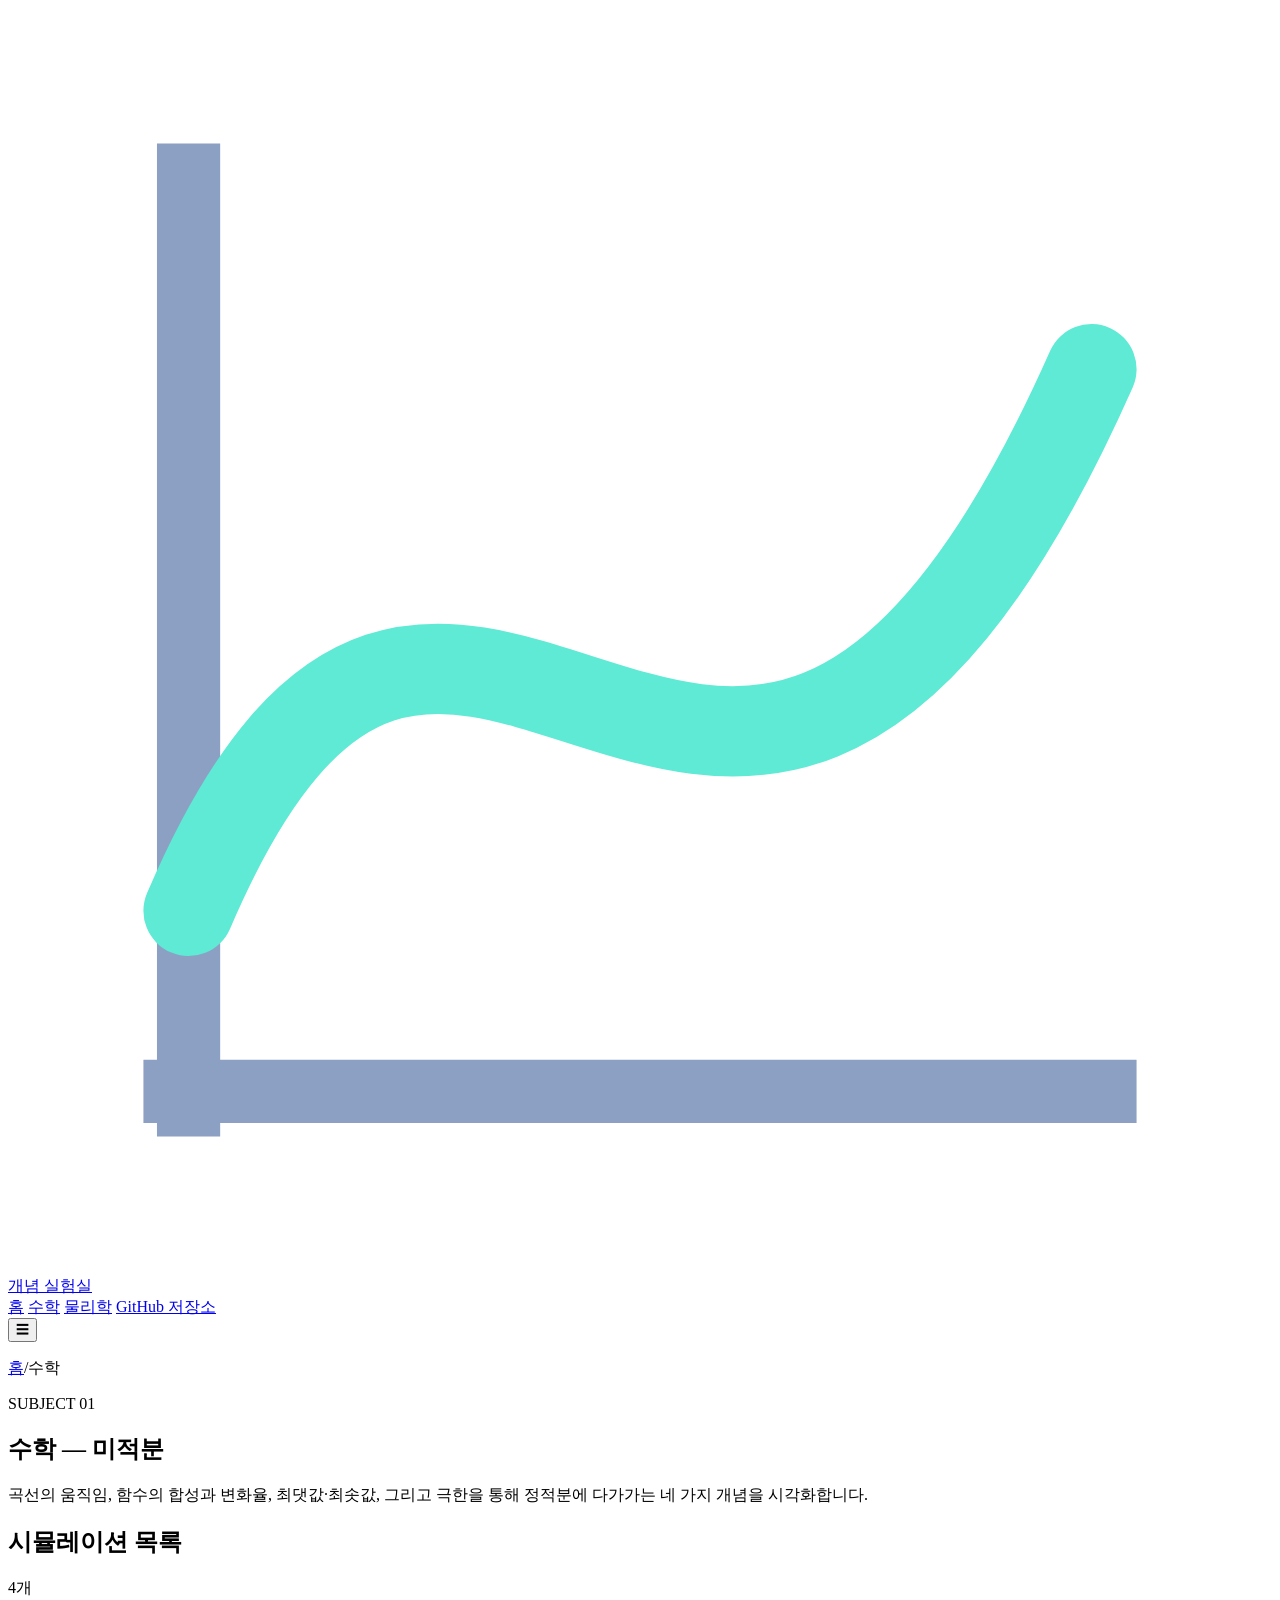
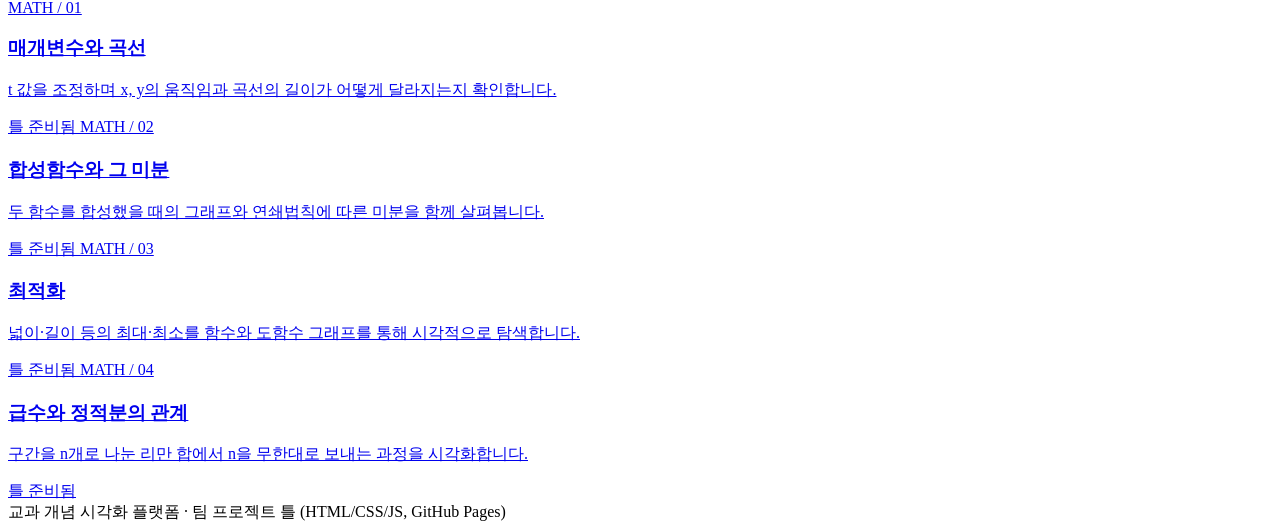
==== math.html @ 779785d9 "Add files via upload" ====
<!DOCTYPE html>
<html lang="ko">
<head>
<meta charset="UTF-8">
<meta name="viewport" content="width=device-width, initial-scale=1.0">
<title>수학 — 미적분 시뮬레이션 | 개념 실험실</title>
<link rel="stylesheet" href="assets/css/style.css">
</head>
<body>

<header class="site-header">
  <div class="wrap nav">
    <a class="brand" href="index.html">
      <svg class="brand-mark" viewBox="0 0 28 28" xmlns="http://www.w3.org/2000/svg">
        <line x1="3" y1="24" x2="25" y2="24" stroke="#8ca0c4" stroke-width="1.4"/>
        <line x1="4" y1="25" x2="4" y2="3" stroke="#8ca0c4" stroke-width="1.4"/>
        <path d="M4 20 C10 6, 16 26, 24 8" fill="none" stroke="#5eead4" stroke-width="2" stroke-linecap="round"/>
      </svg>
      개념 실험실
    </a>
    <nav class="nav-links" id="navLinks">
      <a href="index.html">홈</a>
      <a href="math.html" aria-current="page">수학</a>
      <a href="physics.html">물리학</a>
      <a href="https://github.com/" target="_blank" rel="noopener">GitHub 저장소</a>
    </nav>
    <button class="nav-toggle" aria-label="메뉴 열기" aria-expanded="false">☰</button>
  </div>
</header>

<main>
  <p class="wrap breadcrumb"><a href="index.html">홈</a><span class="sep">/</span>수학</p>

  <section class="wrap category-intro">
    <p class="eyebrow">SUBJECT 01</p>
    <h1>수학 — 미적분</h1>
    <p>곡선의 움직임, 함수의 합성과 변화율, 최댓값·최솟값, 그리고 극한을 통해 정적분에 다가가는 네 가지 개념을 시각화합니다.</p>
  </section>

  <section class="wrap section" style="border-top:none;">
    <div class="section-head">
      <h2>시뮬레이션 목록</h2>
      <span class="count">4개</span>
    </div>
    <div class="card-grid">
      <a class="card sim-card math" href="pages/math/parametric.html">
        <span class="card-index">MATH / 01</span>
        <h3>매개변수와 곡선</h3>
        <p>t 값을 조정하며 x, y의 움직임과 곡선의 길이가 어떻게 달라지는지 확인합니다.</p>
        <span class="badge">틀 준비됨</span>
      </a>
      <a class="card sim-card math" href="pages/math/composite.html">
        <span class="card-index">MATH / 02</span>
        <h3>합성함수와 그 미분</h3>
        <p>두 함수를 합성했을 때의 그래프와 연쇄법칙에 따른 미분을 함께 살펴봅니다.</p>
        <span class="badge">틀 준비됨</span>
      </a>
      <a class="card sim-card math" href="pages/math/optimization.html">
        <span class="card-index">MATH / 03</span>
        <h3>최적화</h3>
        <p>넓이·길이 등의 최대·최소를 함수와 도함수 그래프를 통해 시각적으로 탐색합니다.</p>
        <span class="badge">틀 준비됨</span>
      </a>
      <a class="card sim-card math" href="pages/math/series.html">
        <span class="card-index">MATH / 04</span>
        <h3>급수와 정적분의 관계</h3>
        <p>구간을 n개로 나눈 리만 합에서 n을 무한대로 보내는 과정을 시각화합니다.</p>
        <span class="badge">틀 준비됨</span>
      </a>
    </div>
  </section>
</main>

<footer class="site-footer">
  <div class="wrap">교과 개념 시각화 플랫폼 · 팀 프로젝트 틀 (HTML/CSS/JS, GitHub Pages)</div>
</footer>

<script src="assets/js/main.js"></script>
</body>
</html>
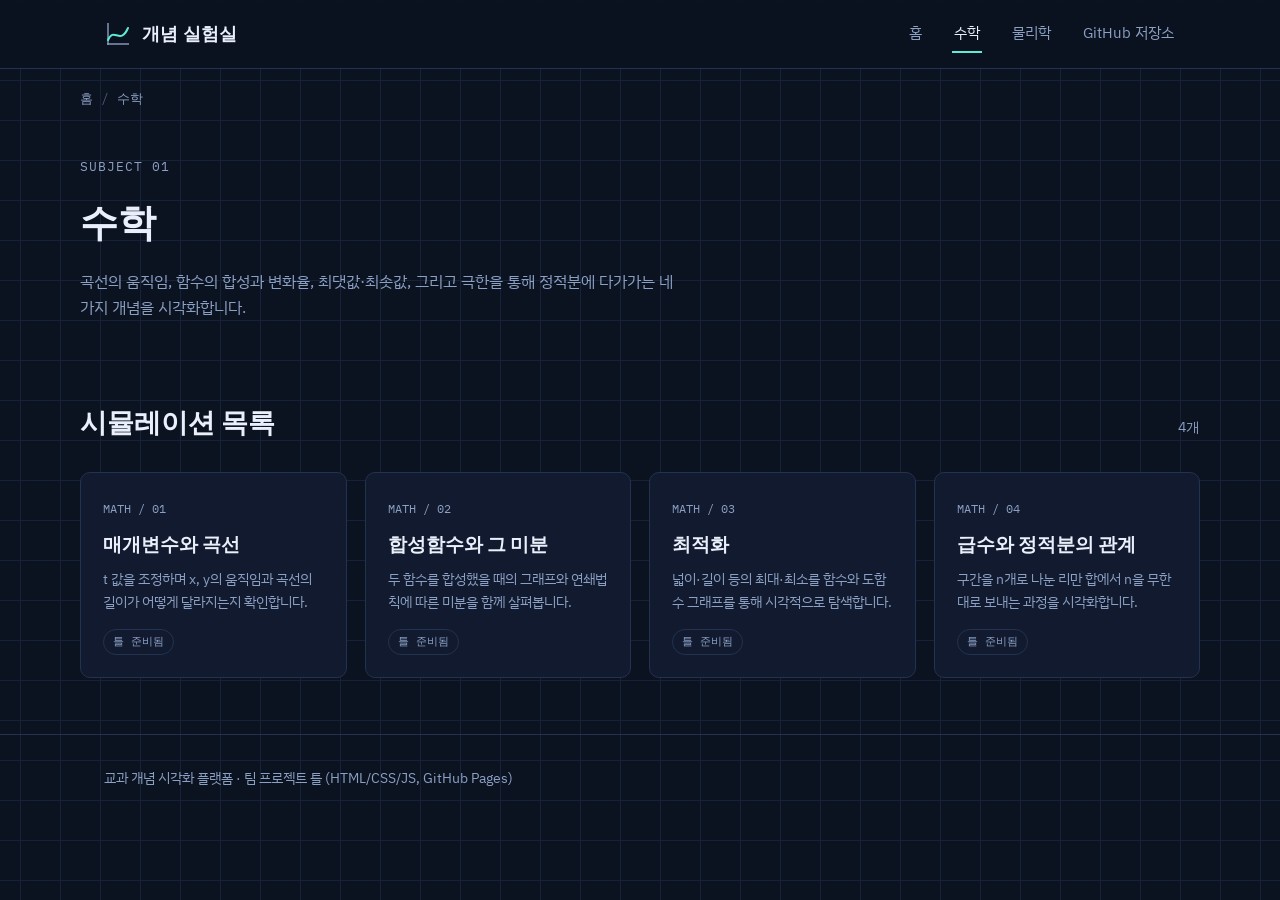
==== commit 2b4bb2eb: "Update math.html" ====
--- a/math.html
+++ b/math.html
@@ -3,7 +3,7 @@
 <head>
 <meta charset="UTF-8">
 <meta name="viewport" content="width=device-width, initial-scale=1.0">
-<title>수학 — 미적분 시뮬레이션 | 개념 실험실</title>
+<title>수학 시뮬레이션 | 개념 실험실</title>
 <link rel="stylesheet" href="assets/css/style.css">
 </head>
 <body>
@@ -33,7 +33,7 @@
 
   <section class="wrap category-intro">
     <p class="eyebrow">SUBJECT 01</p>
-    <h1>수학 — 미적분</h1>
+    <h1>수학</h1>
     <p>곡선의 움직임, 함수의 합성과 변화율, 최댓값·최솟값, 그리고 극한을 통해 정적분에 다가가는 네 가지 개념을 시각화합니다.</p>
   </section>
 
--- a/assets/css/style.css
+++ b/assets/css/style.css
@@ -0,0 +1,551 @@
+/* ============================================================
+   교과 개념 시각화 플랫폼 — 공통 스타일
+   디자인 토큰은 :root 변수로 관리합니다.
+   ============================================================ */
+
+@import url('https://fonts.googleapis.com/css2?family=Fraunces:ital,opsz,wght@0,9..144,400;0,9..144,600;1,9..144,500&family=IBM+Plex+Sans+KR:wght@400;500;600;700&family=IBM+Plex+Mono:wght@400;500&display=swap');
+
+:root {
+  /* 색상 토큰 */
+  --bg: #0b1220;
+  --bg-grid: #16213a;
+  --panel: #111a2e;
+  --panel-raised: #16223c;
+  --ink: #eaf0fb;
+  --ink-muted: #8ca0c4;
+  --border: #23324f;
+
+  --accent-math: #5eead4;      /* 청록 — 수학 */
+  --accent-math-dim: #2c7d72;
+  --accent-physics: #f2b84b;   /* 호박색 — 물리학 */
+  --accent-physics-dim: #8a6a2c;
+
+  /* 타이포그래피 */
+  --font-display: 'Fraunces', Georgia, serif;
+  --font-body: 'IBM Plex Sans KR', 'IBM Plex Sans', sans-serif;
+  --font-mono: 'IBM Plex Mono', ui-monospace, monospace;
+
+  --radius: 10px;
+}
+
+* { box-sizing: border-box; }
+
+html { scroll-behavior: smooth; }
+
+body {
+  margin: 0;
+  background-color: var(--bg);
+  color: var(--ink);
+  font-family: var(--font-body);
+  line-height: 1.6;
+  background-image:
+    linear-gradient(var(--bg-grid) 1px, transparent 1px),
+    linear-gradient(90deg, var(--bg-grid) 1px, transparent 1px);
+  background-size: 40px 40px;
+  background-position: center top;
+}
+
+a { color: inherit; text-decoration: none; }
+
+img, svg { max-width: 100%; display: block; }
+
+/* ---------- 레이아웃 공통 ---------- */
+.wrap {
+  max-width: 1120px;
+  margin: 0 auto;
+  padding: 0 24px;
+}
+
+/* ---------- 헤더 / 내비게이션 ---------- */
+.site-header {
+  position: sticky;
+  top: 0;
+  z-index: 20;
+  background: rgba(11, 18, 32, 0.86);
+  backdrop-filter: blur(8px);
+  border-bottom: 1px solid var(--border);
+}
+
+.nav {
+  display: flex;
+  align-items: center;
+  justify-content: space-between;
+  height: 68px;
+}
+
+.brand {
+  display: flex;
+  align-items: center;
+  gap: 10px;
+  font-family: var(--font-display);
+  font-size: 1.15rem;
+  font-weight: 600;
+  letter-spacing: 0.01em;
+}
+
+.brand-mark {
+  width: 28px;
+  height: 28px;
+  flex-shrink: 0;
+}
+
+.nav-links {
+  display: flex;
+  gap: 28px;
+  font-size: 0.95rem;
+  color: var(--ink-muted);
+}
+
+.nav-links a {
+  padding: 6px 2px;
+  border-bottom: 2px solid transparent;
+  transition: color 0.15s ease, border-color 0.15s ease;
+}
+
+.nav-links a:hover,
+.nav-links a:focus-visible,
+.nav-links a[aria-current="page"] {
+  color: var(--ink);
+  border-color: var(--accent-math);
+}
+
+.nav-toggle {
+  display: none;
+  background: none;
+  border: 1px solid var(--border);
+  border-radius: 6px;
+  color: var(--ink);
+  padding: 8px 10px;
+  font-size: 1rem;
+}
+
+/* ---------- 브레드크럼 ---------- */
+.breadcrumb {
+  font-family: var(--font-mono);
+  font-size: 0.8rem;
+  color: var(--ink-muted);
+  padding: 20px 0 0;
+}
+
+.breadcrumb a:hover { color: var(--accent-math); }
+
+.breadcrumb .sep { margin: 0 8px; opacity: 0.5; }
+
+/* ---------- 히어로 ---------- */
+.hero {
+  padding: 72px 0 56px;
+  display: grid;
+  grid-template-columns: 1.1fr 0.9fr;
+  gap: 48px;
+  align-items: center;
+}
+
+.eyebrow {
+  font-family: var(--font-mono);
+  font-size: 0.8rem;
+  letter-spacing: 0.08em;
+  text-transform: uppercase;
+  color: var(--accent-math);
+  margin: 0 0 14px;
+}
+
+.hero h1 {
+  font-family: var(--font-display);
+  font-size: clamp(2.1rem, 4.2vw, 3.2rem);
+  font-weight: 600;
+  line-height: 1.18;
+  margin: 0 0 18px;
+}
+
+.hero h1 em {
+  font-style: italic;
+  color: var(--accent-math);
+}
+
+.hero p {
+  color: var(--ink-muted);
+  font-size: 1.05rem;
+  max-width: 46ch;
+  margin: 0 0 28px;
+}
+
+.hero-actions { display: flex; gap: 14px; flex-wrap: wrap; }
+
+.hero-figure {
+  border: 1px solid var(--border);
+  border-radius: var(--radius);
+  background: var(--panel);
+  padding: 12px;
+}
+
+/* ---------- 버튼 ---------- */
+.btn {
+  display: inline-flex;
+  align-items: center;
+  gap: 8px;
+  padding: 11px 20px;
+  border-radius: 8px;
+  font-size: 0.92rem;
+  font-weight: 600;
+  border: 1px solid transparent;
+  cursor: pointer;
+  transition: transform 0.12s ease, background 0.15s ease, border-color 0.15s ease;
+}
+
+.btn:hover { transform: translateY(-1px); }
+
+.btn-primary {
+  background: var(--accent-math);
+  color: #06231f;
+}
+.btn-primary:hover { background: #7ff2df; }
+
+.btn-ghost {
+  background: transparent;
+  border-color: var(--border);
+  color: var(--ink);
+}
+.btn-ghost:hover { border-color: var(--accent-math); }
+
+/* ---------- 섹션 공통 ---------- */
+.section {
+  padding: 56px 0;
+  border-top: 1px solid var(--border);
+}
+
+.section-head {
+  display: flex;
+  align-items: baseline;
+  justify-content: space-between;
+  gap: 16px;
+  margin-bottom: 28px;
+  flex-wrap: wrap;
+}
+
+.section-head h2 {
+  font-family: var(--font-display);
+  font-size: 1.7rem;
+  font-weight: 600;
+  margin: 0;
+}
+
+.section-head .count {
+  font-family: var(--font-mono);
+  font-size: 0.85rem;
+  color: var(--ink-muted);
+}
+
+/* ---------- 카드 그리드 ---------- */
+.card-grid {
+  display: grid;
+  grid-template-columns: repeat(auto-fill, minmax(240px, 1fr));
+  gap: 18px;
+}
+
+.card {
+  position: relative;
+  display: block;
+  background: var(--panel);
+  border: 1px solid var(--border);
+  border-radius: var(--radius);
+  padding: 22px;
+  transition: border-color 0.15s ease, transform 0.15s ease;
+}
+
+.card:hover, .card:focus-visible {
+  transform: translateY(-2px);
+  border-color: var(--card-accent, var(--accent-math));
+}
+
+.card-index {
+  font-family: var(--font-mono);
+  font-size: 0.75rem;
+  color: var(--ink-muted);
+}
+
+.card h3 {
+  font-family: var(--font-display);
+  font-size: 1.2rem;
+  font-weight: 600;
+  margin: 8px 0 8px;
+}
+
+.card p {
+  font-size: 0.9rem;
+  color: var(--ink-muted);
+  margin: 0 0 14px;
+}
+
+.badge {
+  display: inline-block;
+  font-family: var(--font-mono);
+  font-size: 0.7rem;
+  padding: 3px 9px;
+  border-radius: 999px;
+  border: 1px solid var(--border);
+  color: var(--ink-muted);
+}
+
+.badge-open {
+  border-color: var(--card-accent, var(--accent-math));
+  color: var(--card-accent, var(--accent-math));
+}
+
+.category-card { --card-accent: var(--accent-math); }
+.category-card.physics { --card-accent: var(--accent-physics); }
+
+.sim-card.math { --card-accent: var(--accent-math); }
+.sim-card.physics { --card-accent: var(--accent-physics); }
+
+/* ---------- 카테고리 페이지 인트로 ---------- */
+.category-intro {
+  padding: 48px 0 8px;
+}
+
+.category-intro .eyebrow.physics { color: var(--accent-physics); }
+
+.category-intro h1 { font-family: var(--font-display); font-size: 2.4rem; margin: 0 0 12px; }
+.category-intro p { color: var(--ink-muted); max-width: 60ch; }
+
+/* ---------- 시뮬레이션 상세 페이지 ---------- */
+.sim-header { padding: 28px 0 8px; }
+
+.sim-header h1 {
+  font-family: var(--font-display);
+  font-size: 2rem;
+  margin: 10px 0 10px;
+}
+
+.sim-header p.desc {
+  color: var(--ink-muted);
+  max-width: 60ch;
+  margin: 0 0 6px;
+}
+
+.status-row {
+  display: flex;
+  gap: 10px;
+  align-items: center;
+  margin-top: 14px;
+}
+
+.sim-layout {
+  display: grid;
+  grid-template-columns: 1.6fr 1fr;
+  gap: 20px;
+  padding: 24px 0 8px;
+}
+
+.panel {
+  background: var(--panel);
+  border: 1px solid var(--border);
+  border-radius: var(--radius);
+  padding: 20px;
+}
+
+.panel-label {
+  font-family: var(--font-mono);
+  font-size: 0.75rem;
+  color: var(--ink-muted);
+  text-transform: uppercase;
+  letter-spacing: 0.06em;
+  margin: 0 0 14px;
+}
+
+.stage-placeholder {
+  aspect-ratio: 4 / 3;
+  border: 1px dashed var(--border);
+  border-radius: 8px;
+  display: flex;
+  align-items: center;
+  justify-content: center;
+  flex-direction: column;
+  gap: 8px;
+  color: var(--ink-muted);
+  font-family: var(--font-mono);
+  font-size: 0.85rem;
+  text-align: center;
+  padding: 20px;
+  background:
+    linear-gradient(var(--bg-grid) 1px, transparent 1px),
+    linear-gradient(90deg, var(--bg-grid) 1px, transparent 1px);
+  background-size: 24px 24px;
+}
+
+.control-group { margin-bottom: 20px; }
+.control-group:last-child { margin-bottom: 0; }
+
+.control-group label {
+  display: block;
+  font-size: 0.85rem;
+  color: var(--ink-muted);
+  margin-bottom: 8px;
+}
+
+.control-fake-slider {
+  width: 100%;
+  height: 4px;
+  background: var(--border);
+  border-radius: 999px;
+  position: relative;
+}
+
+.control-fake-slider::after {
+  content: '';
+  position: absolute;
+  top: 50%;
+  left: 38%;
+  width: 14px;
+  height: 14px;
+  background: var(--accent-math);
+  border-radius: 50%;
+  transform: translate(-50%, -50%);
+}
+
+.control-fake-buttons { display: flex; gap: 8px; flex-wrap: wrap; }
+
+.btn-mini {
+  font-size: 0.8rem;
+  padding: 7px 12px;
+  border-radius: 6px;
+  border: 1px solid var(--border);
+  background: transparent;
+  color: var(--ink-muted);
+}
+
+.notes-grid {
+  display: grid;
+  grid-template-columns: 1fr 1fr;
+  gap: 20px;
+  padding: 8px 0 48px;
+}
+
+.notes-grid .panel h3 {
+  font-family: var(--font-display);
+  font-size: 1.1rem;
+  margin: 0 0 10px;
+}
+
+.notes-grid .panel p,
+.notes-grid .panel ul {
+  color: var(--ink-muted);
+  font-size: 0.92rem;
+  margin: 0;
+}
+
+.formula-placeholder {
+  font-family: var(--font-mono);
+  font-size: 0.85rem;
+  color: var(--ink-muted);
+  border: 1px dashed var(--border);
+  border-radius: 8px;
+  padding: 14px;
+  margin-top: 10px;
+}
+
+.back-link {
+  display: inline-flex;
+  align-items: center;
+  gap: 6px;
+  font-size: 0.9rem;
+  color: var(--ink-muted);
+  margin: 8px 0 0;
+}
+.back-link:hover { color: var(--ink); }
+
+/* ---------- 개발 노트 (팀용) ---------- */
+.dev-note {
+  border: 1px dashed var(--border);
+  border-radius: var(--radius);
+  padding: 18px 20px;
+  font-size: 0.85rem;
+  color: var(--ink-muted);
+  margin-bottom: 48px;
+}
+
+.dev-note code {
+  font-family: var(--font-mono);
+  background: var(--panel-raised);
+  padding: 2px 6px;
+  border-radius: 4px;
+  color: var(--ink);
+}
+
+/* ---------- 푸터 ---------- */
+.site-footer {
+  border-top: 1px solid var(--border);
+  padding: 32px 0 48px;
+  color: var(--ink-muted);
+  font-size: 0.85rem;
+}
+
+/* ---------- 히어로 SVG 애니메이션 ---------- */
+.hero-svg .curve {
+  fill: none;
+  stroke: var(--accent-math);
+  stroke-width: 2.5;
+  stroke-linecap: round;
+  stroke-dasharray: 900;
+  stroke-dashoffset: 900;
+  animation: draw 6s ease-in-out infinite;
+}
+
+.hero-svg .axis {
+  stroke: var(--border);
+  stroke-width: 1;
+}
+
+.hero-svg .tick {
+  fill: var(--ink-muted);
+  font-family: var(--font-mono);
+  font-size: 9px;
+}
+
+.hero-svg .tracer {
+  fill: var(--accent-physics);
+  offset-path: path('M 30 210 C 90 40, 170 380, 230 90 S 350 300, 410 150');
+  animation: trace 6s ease-in-out infinite;
+}
+
+@keyframes draw {
+  0%   { stroke-dashoffset: 900; }
+  45%  { stroke-dashoffset: 0; }
+  80%  { stroke-dashoffset: 0; }
+  100% { stroke-dashoffset: -900; }
+}
+
+@keyframes trace {
+  0%   { offset-distance: 0%; opacity: 0; }
+  5%   { opacity: 1; }
+  45%  { offset-distance: 100%; opacity: 1; }
+  50%  { opacity: 0; }
+  100% { opacity: 0; }
+}
+
+/* ---------- 접근성 ---------- */
+:focus-visible {
+  outline: 2px solid var(--accent-math);
+  outline-offset: 2px;
+}
+
+@media (prefers-reduced-motion: reduce) {
+  * { animation-duration: 0.001ms !important; animation-iteration-count: 1 !important; }
+}
+
+/* ---------- 반응형 ---------- */
+@media (max-width: 860px) {
+  .hero { grid-template-columns: 1fr; }
+  .sim-layout { grid-template-columns: 1fr; }
+  .notes-grid { grid-template-columns: 1fr; }
+  .nav-links {
+    position: absolute;
+    top: 68px; left: 0; right: 0;
+    background: var(--bg);
+    border-bottom: 1px solid var(--border);
+    flex-direction: column;
+    padding: 16px 24px;
+    display: none;
+  }
+  .nav-links.open { display: flex; }
+  .nav-toggle { display: inline-flex; }
+}
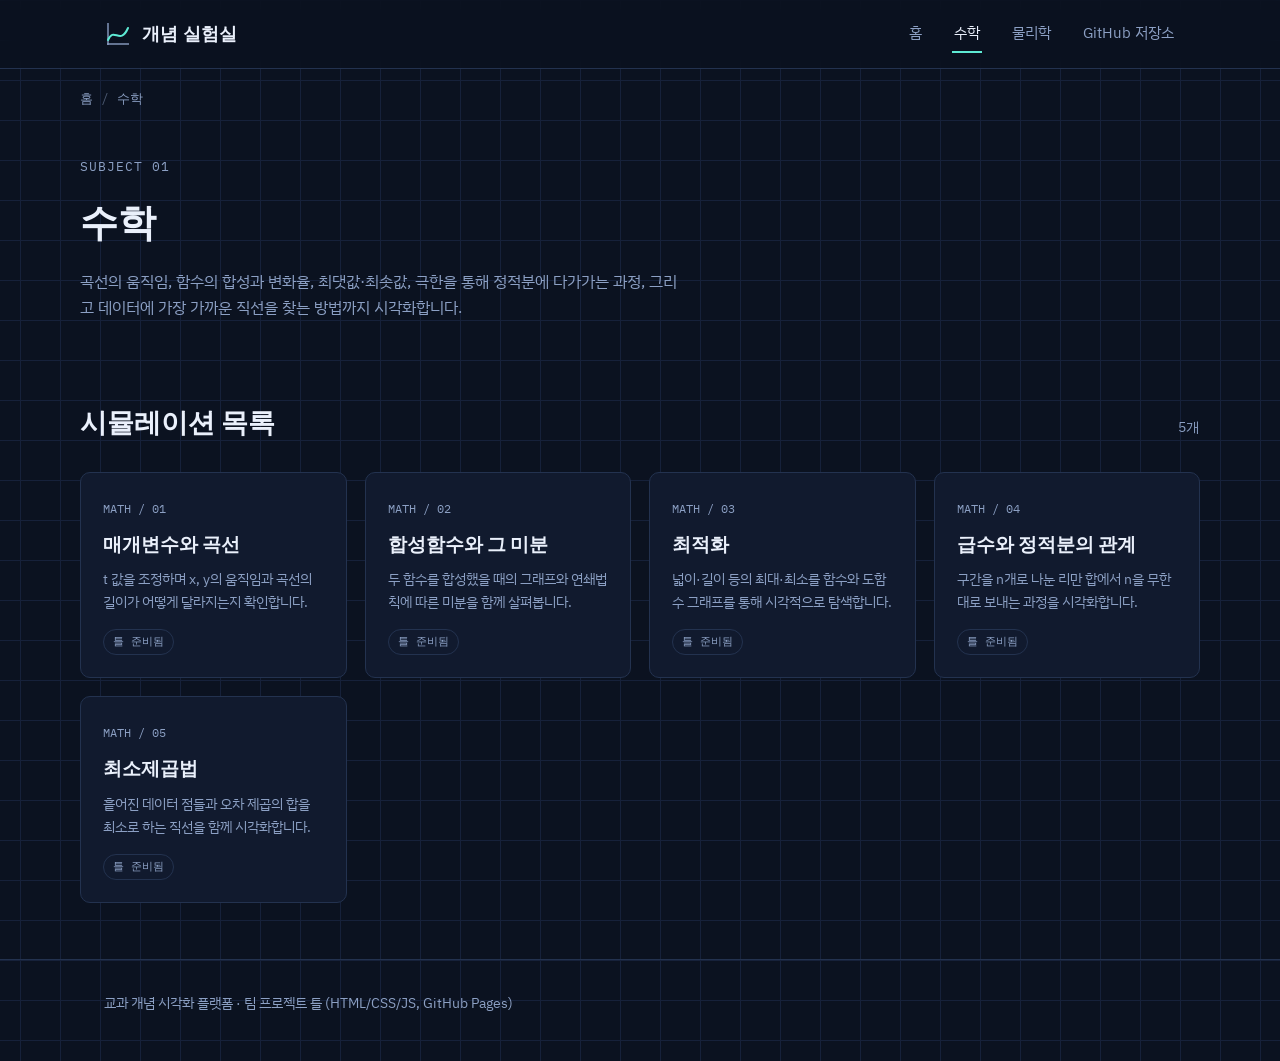
==== commit 467c634a: "Update math.html" ====
--- a/math.html
+++ b/math.html
@@ -34,13 +34,13 @@
   <section class="wrap category-intro">
     <p class="eyebrow">SUBJECT 01</p>
     <h1>수학</h1>
-    <p>곡선의 움직임, 함수의 합성과 변화율, 최댓값·최솟값, 그리고 극한을 통해 정적분에 다가가는 네 가지 개념을 시각화합니다.</p>
+    <p>곡선의 움직임, 함수의 합성과 변화율, 최댓값·최솟값, 극한을 통해 정적분에 다가가는 과정, 그리고 데이터에 가장 가까운 직선을 찾는 방법까지 시각화합니다.</p>
   </section>
 
   <section class="wrap section" style="border-top:none;">
     <div class="section-head">
       <h2>시뮬레이션 목록</h2>
-      <span class="count">4개</span>
+      <span class="count">5개</span>
     </div>
     <div class="card-grid">
       <a class="card sim-card math" href="pages/math/parametric.html">
@@ -67,6 +67,12 @@
         <p>구간을 n개로 나눈 리만 합에서 n을 무한대로 보내는 과정을 시각화합니다.</p>
         <span class="badge">틀 준비됨</span>
       </a>
+      <a class="card sim-card math" href="pages/math/least-squares.html">
+        <span class="card-index">MATH / 05</span>
+        <h3>최소제곱법</h3>
+        <p>흩어진 데이터 점들과 오차 제곱의 합을 최소로 하는 직선을 함께 시각화합니다.</p>
+        <span class="badge">틀 준비됨</span>
+      </a>
     </div>
   </section>
 </main>
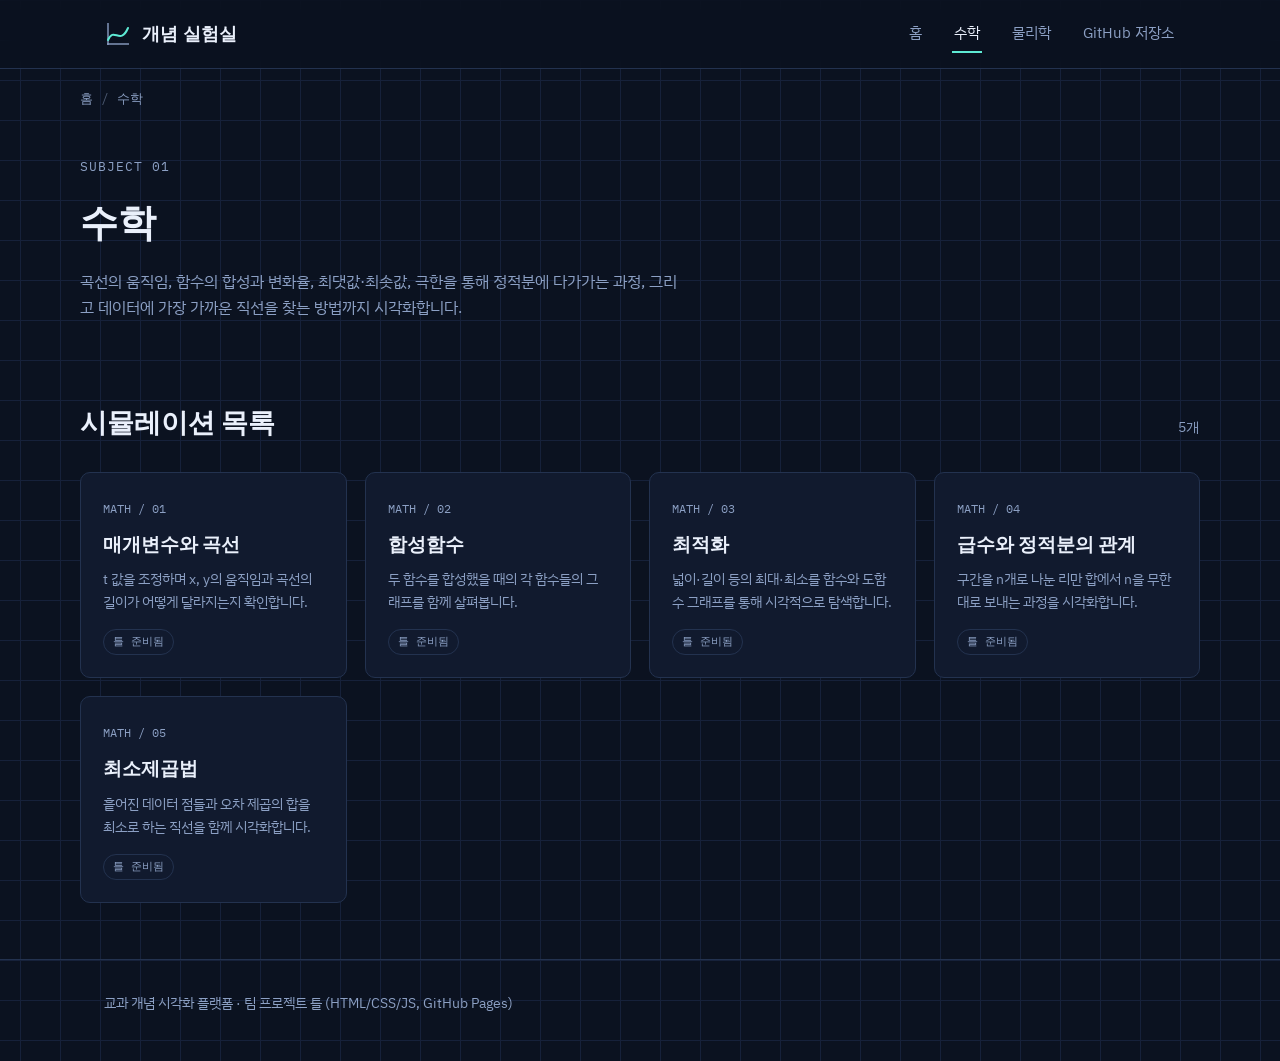
==== commit 8f611ca4: "Update math.html" ====
--- a/math.html
+++ b/math.html
@@ -51,8 +51,8 @@
       </a>
       <a class="card sim-card math" href="pages/math/composite.html">
         <span class="card-index">MATH / 02</span>
-        <h3>합성함수와 그 미분</h3>
-        <p>두 함수를 합성했을 때의 그래프와 연쇄법칙에 따른 미분을 함께 살펴봅니다.</p>
+        <h3>합성함수</h3>
+        <p>두 함수를 합성했을 때의 각 함수들의 그래프를 함께 살펴봅니다.</p>
         <span class="badge">틀 준비됨</span>
       </a>
       <a class="card sim-card math" href="pages/math/optimization.html">
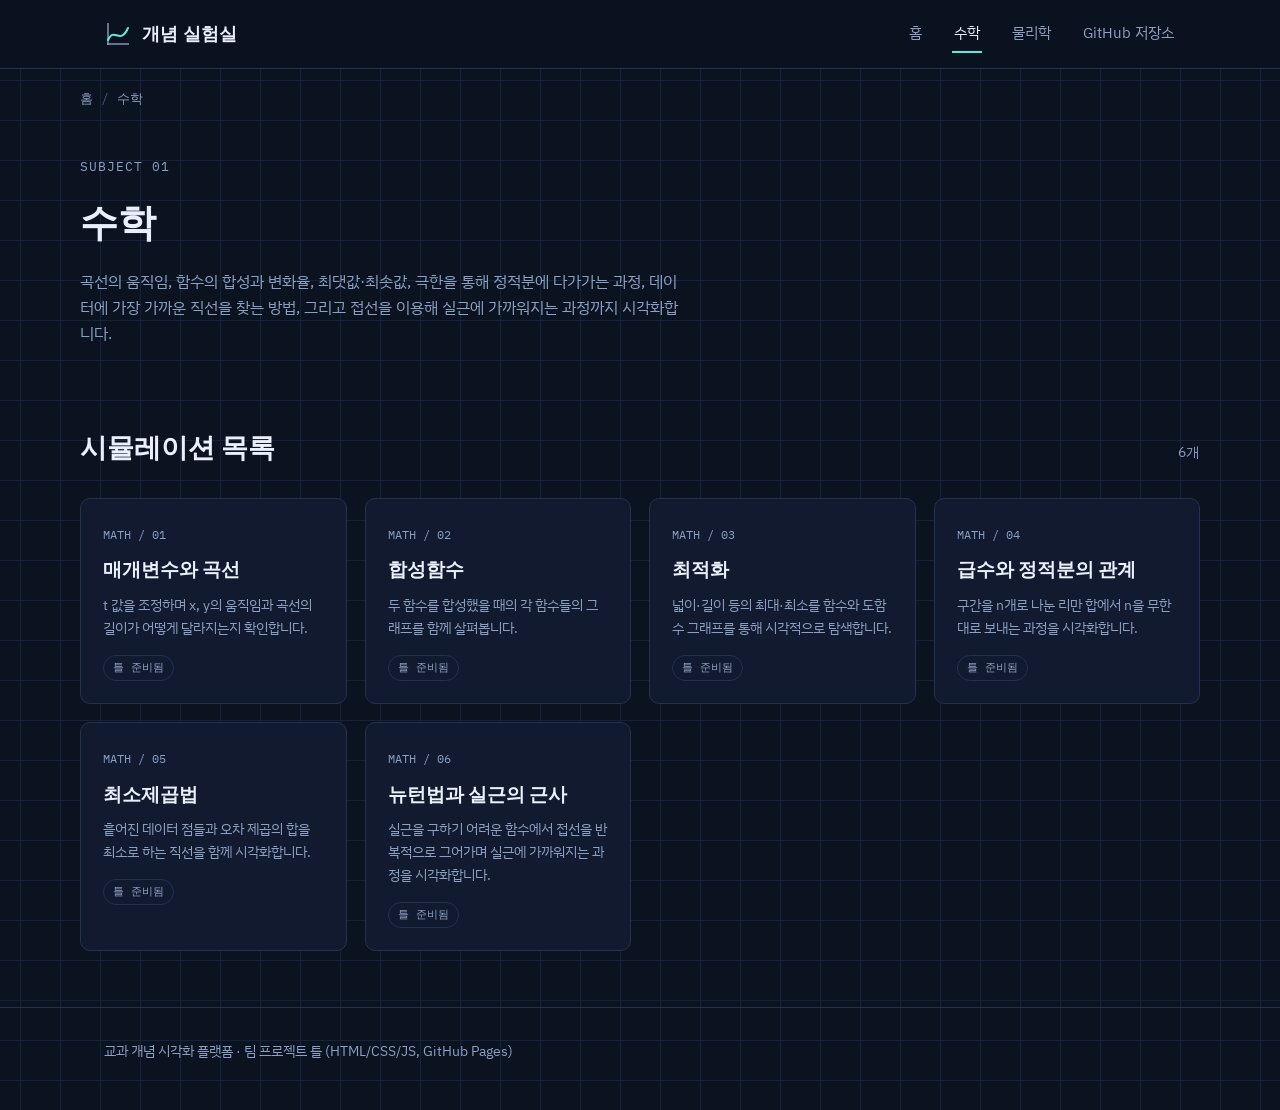
==== commit 2d20f8c7: "Update math.html with new content and simulation card" ====
--- a/math.html
+++ b/math.html
@@ -34,13 +34,13 @@
   <section class="wrap category-intro">
     <p class="eyebrow">SUBJECT 01</p>
     <h1>수학</h1>
-    <p>곡선의 움직임, 함수의 합성과 변화율, 최댓값·최솟값, 극한을 통해 정적분에 다가가는 과정, 그리고 데이터에 가장 가까운 직선을 찾는 방법까지 시각화합니다.</p>
+    <p>곡선의 움직임, 함수의 합성과 변화율, 최댓값·최솟값, 극한을 통해 정적분에 다가가는 과정, 데이터에 가장 가까운 직선을 찾는 방법, 그리고 접선을 이용해 실근에 가까워지는 과정까지 시각화합니다.</p>
   </section>
 
   <section class="wrap section" style="border-top:none;">
     <div class="section-head">
       <h2>시뮬레이션 목록</h2>
-      <span class="count">5개</span>
+      <span class="count">6개</span>
     </div>
     <div class="card-grid">
       <a class="card sim-card math" href="pages/math/parametric.html">
@@ -73,6 +73,12 @@
         <p>흩어진 데이터 점들과 오차 제곱의 합을 최소로 하는 직선을 함께 시각화합니다.</p>
         <span class="badge">틀 준비됨</span>
       </a>
+      <a class="card sim-card math" href="pages/math/newton-method.html">
+        <span class="card-index">MATH / 06</span>
+        <h3>뉴턴법과 실근의 근사</h3>
+        <p>실근을 구하기 어려운 함수에서 접선을 반복적으로 그어가며 실근에 가까워지는 과정을 시각화합니다.</p>
+        <span class="badge">틀 준비됨</span>
+      </a>
     </div>
   </section>
 </main>
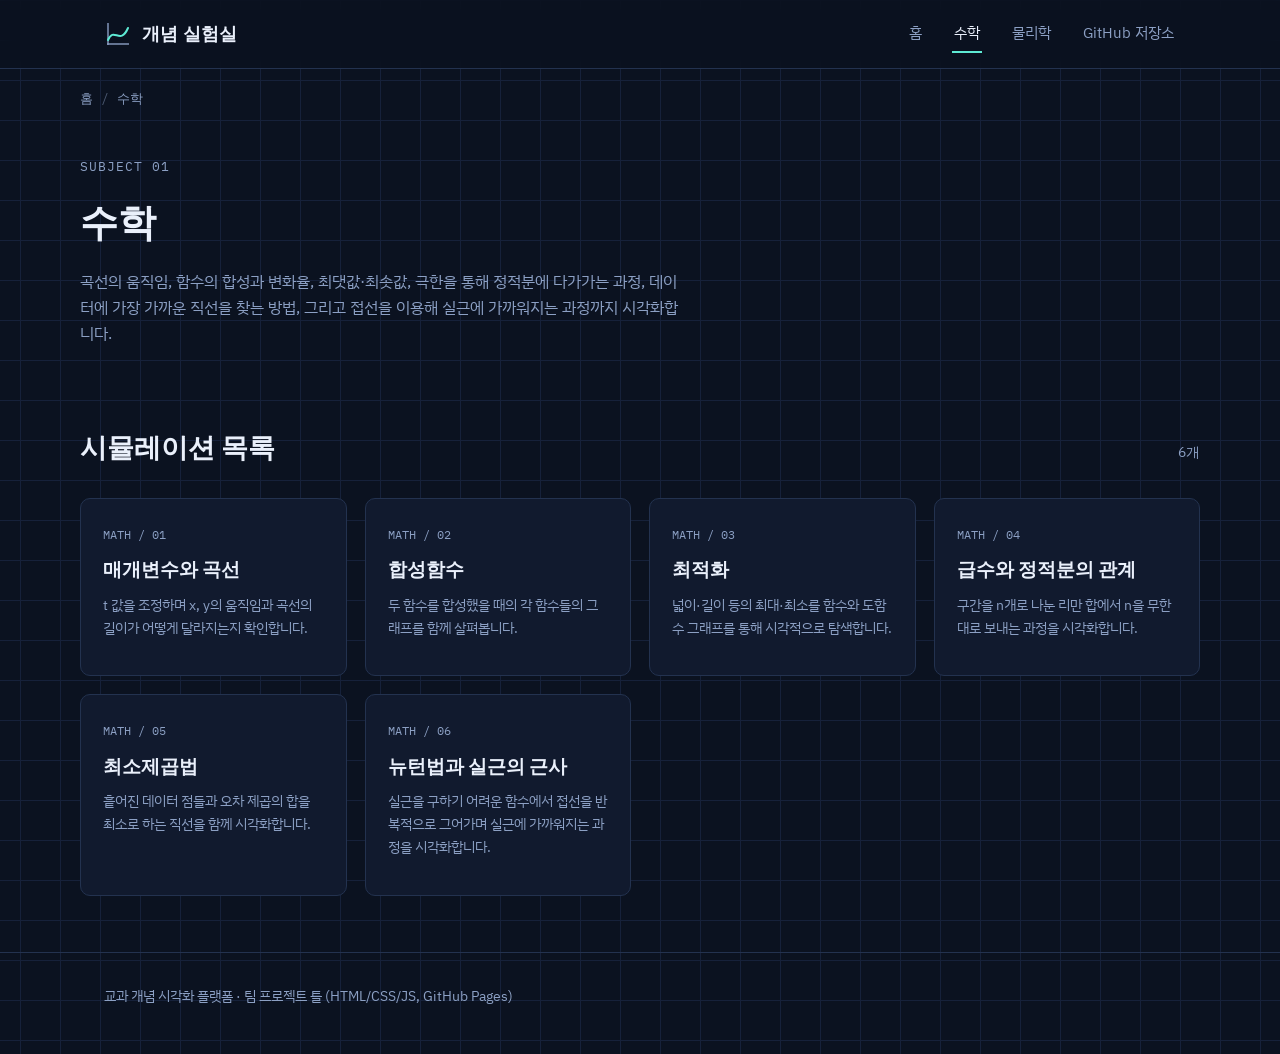
==== commit ac6728bd: "Add files via upload" ====
--- a/math.html
+++ b/math.html
@@ -22,7 +22,7 @@
       <a href="index.html">홈</a>
       <a href="math.html" aria-current="page">수학</a>
       <a href="physics.html">물리학</a>
-      <a href="https://github.com/" target="_blank" rel="noopener">GitHub 저장소</a>
+      <a href="https://github.com/HyoyangIsBestHighschool/Visualizing" target="_blank" rel="noopener">GitHub 저장소</a>
     </nav>
     <button class="nav-toggle" aria-label="메뉴 열기" aria-expanded="false">☰</button>
   </div>
@@ -47,37 +47,31 @@
         <span class="card-index">MATH / 01</span>
         <h3>매개변수와 곡선</h3>
         <p>t 값을 조정하며 x, y의 움직임과 곡선의 길이가 어떻게 달라지는지 확인합니다.</p>
-        <span class="badge">틀 준비됨</span>
       </a>
       <a class="card sim-card math" href="pages/math/composite.html">
         <span class="card-index">MATH / 02</span>
         <h3>합성함수</h3>
         <p>두 함수를 합성했을 때의 각 함수들의 그래프를 함께 살펴봅니다.</p>
-        <span class="badge">틀 준비됨</span>
       </a>
       <a class="card sim-card math" href="pages/math/optimization.html">
         <span class="card-index">MATH / 03</span>
         <h3>최적화</h3>
         <p>넓이·길이 등의 최대·최소를 함수와 도함수 그래프를 통해 시각적으로 탐색합니다.</p>
-        <span class="badge">틀 준비됨</span>
       </a>
       <a class="card sim-card math" href="pages/math/series.html">
         <span class="card-index">MATH / 04</span>
         <h3>급수와 정적분의 관계</h3>
         <p>구간을 n개로 나눈 리만 합에서 n을 무한대로 보내는 과정을 시각화합니다.</p>
-        <span class="badge">틀 준비됨</span>
       </a>
       <a class="card sim-card math" href="pages/math/least-squares.html">
         <span class="card-index">MATH / 05</span>
         <h3>최소제곱법</h3>
         <p>흩어진 데이터 점들과 오차 제곱의 합을 최소로 하는 직선을 함께 시각화합니다.</p>
-        <span class="badge">틀 준비됨</span>
       </a>
       <a class="card sim-card math" href="pages/math/newton-method.html">
         <span class="card-index">MATH / 06</span>
         <h3>뉴턴법과 실근의 근사</h3>
         <p>실근을 구하기 어려운 함수에서 접선을 반복적으로 그어가며 실근에 가까워지는 과정을 시각화합니다.</p>
-        <span class="badge">틀 준비됨</span>
       </a>
     </div>
   </section>
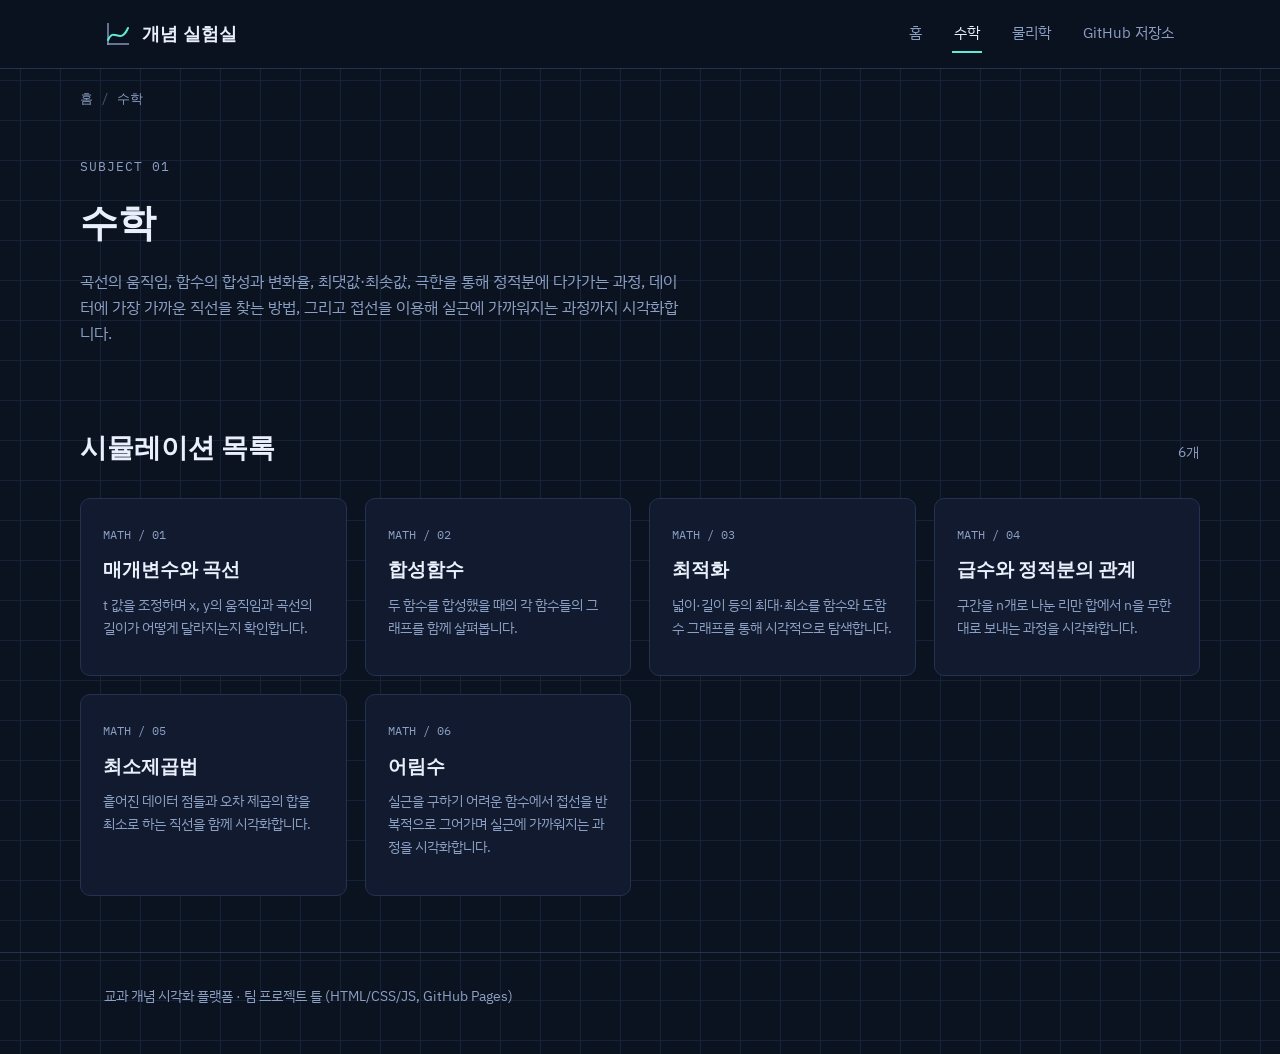
==== commit 9b8adb2b: "Update math.html" ====
--- a/math.html
+++ b/math.html
@@ -70,7 +70,7 @@
       </a>
       <a class="card sim-card math" href="pages/math/newton-method.html">
         <span class="card-index">MATH / 06</span>
-        <h3>뉴턴법과 실근의 근사</h3>
+        <h3>어림수</h3>
         <p>실근을 구하기 어려운 함수에서 접선을 반복적으로 그어가며 실근에 가까워지는 과정을 시각화합니다.</p>
       </a>
     </div>
